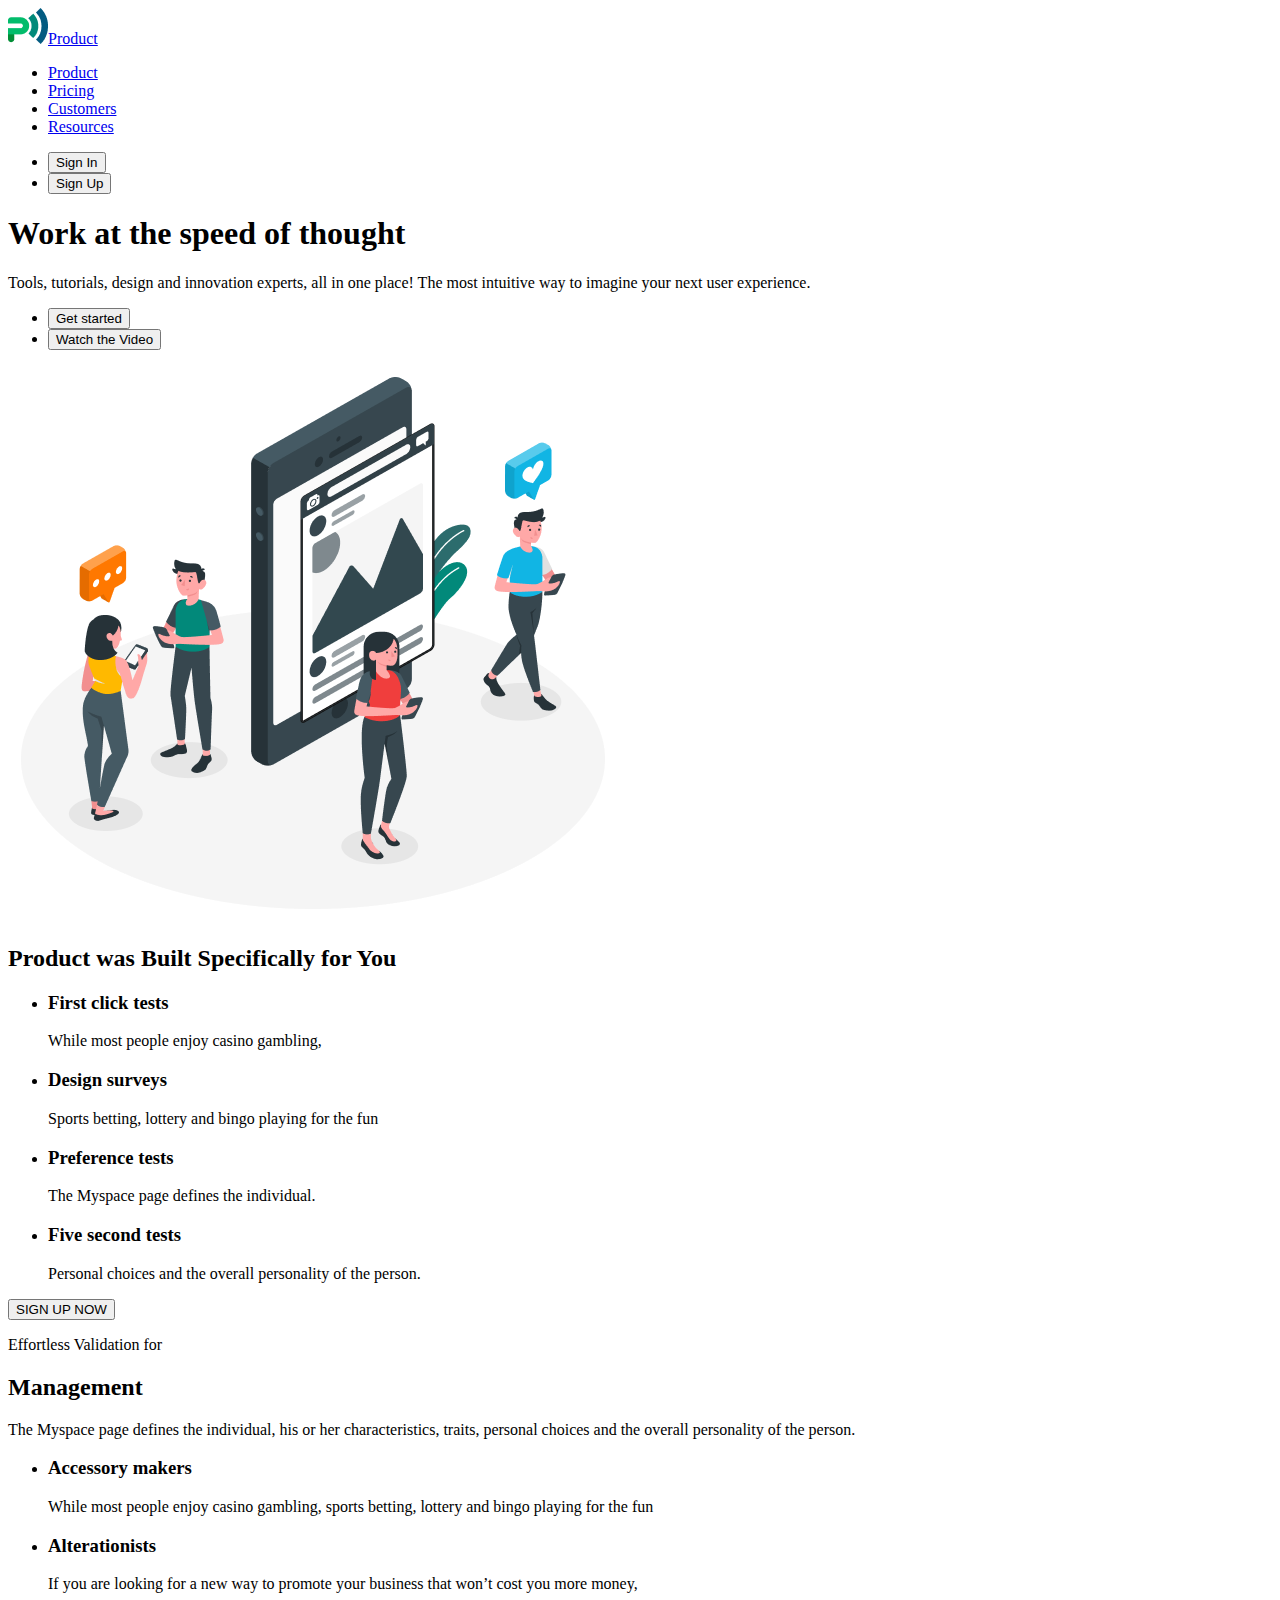
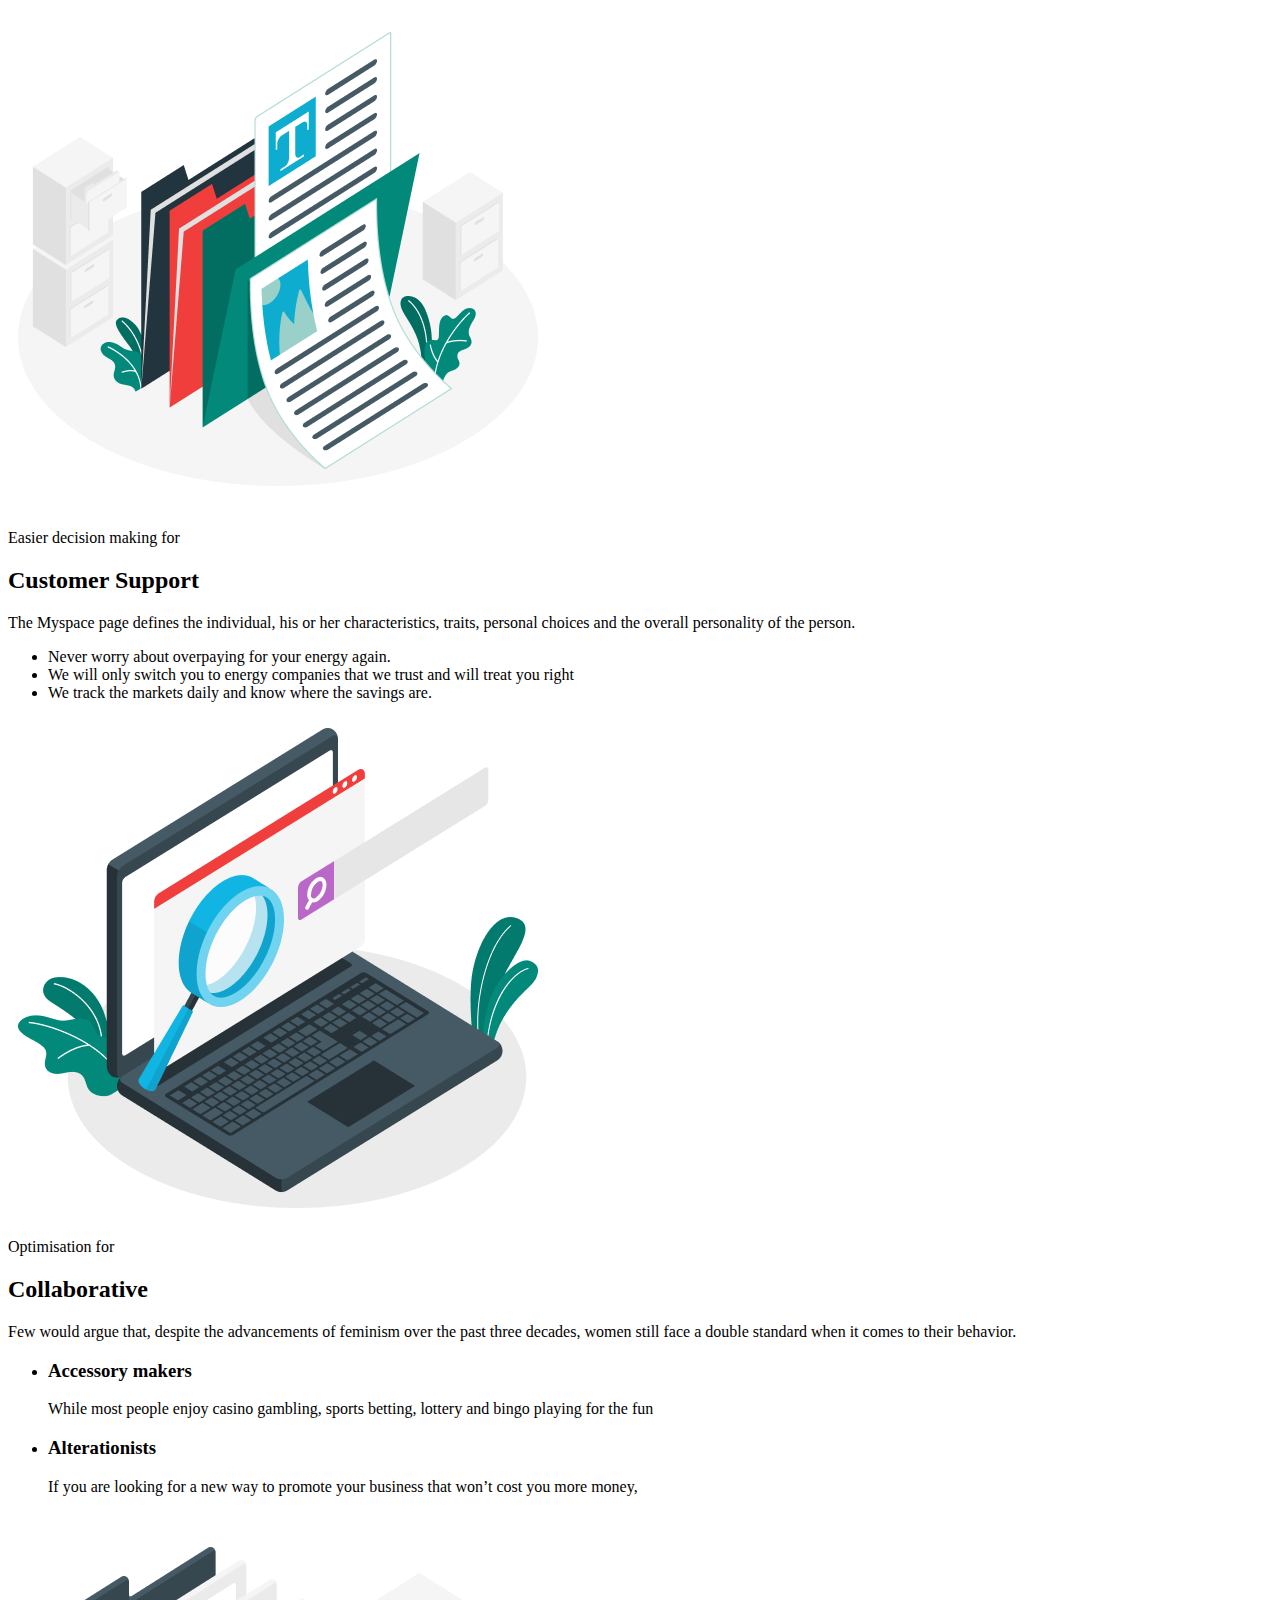
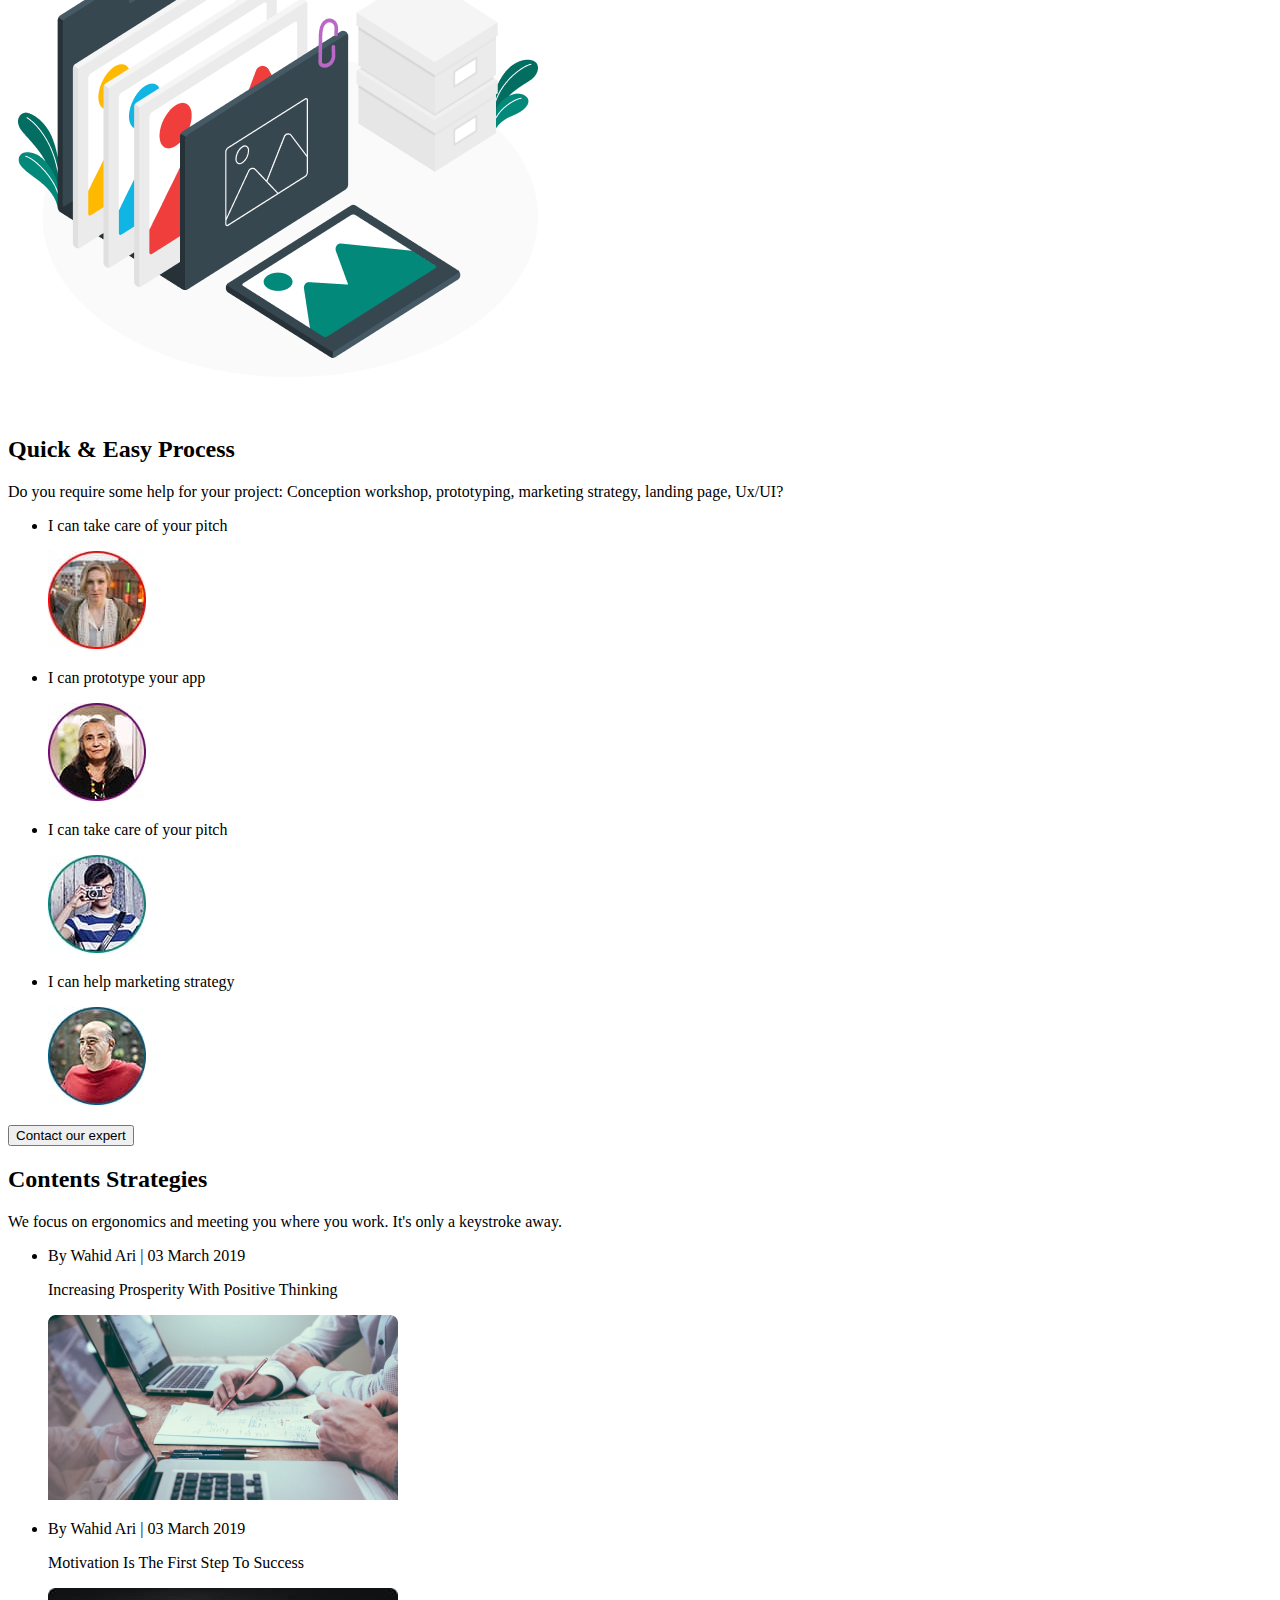
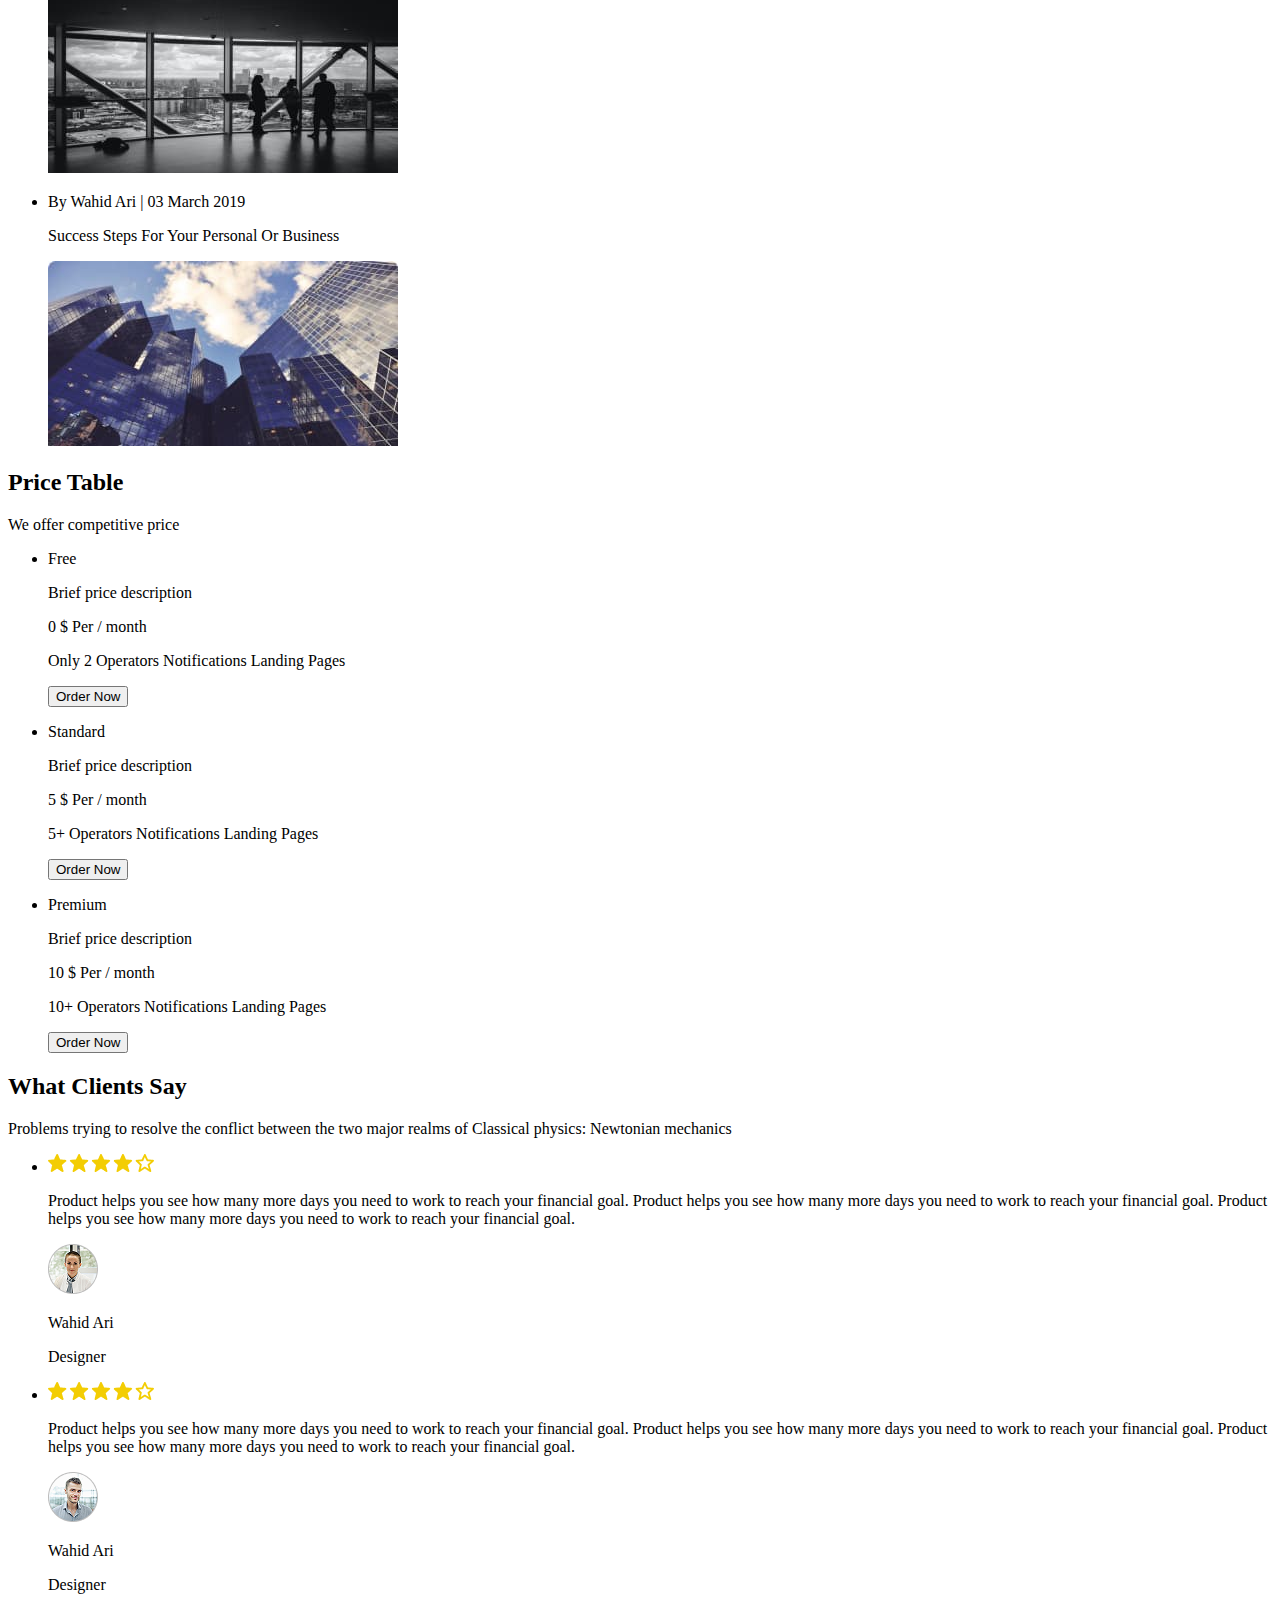
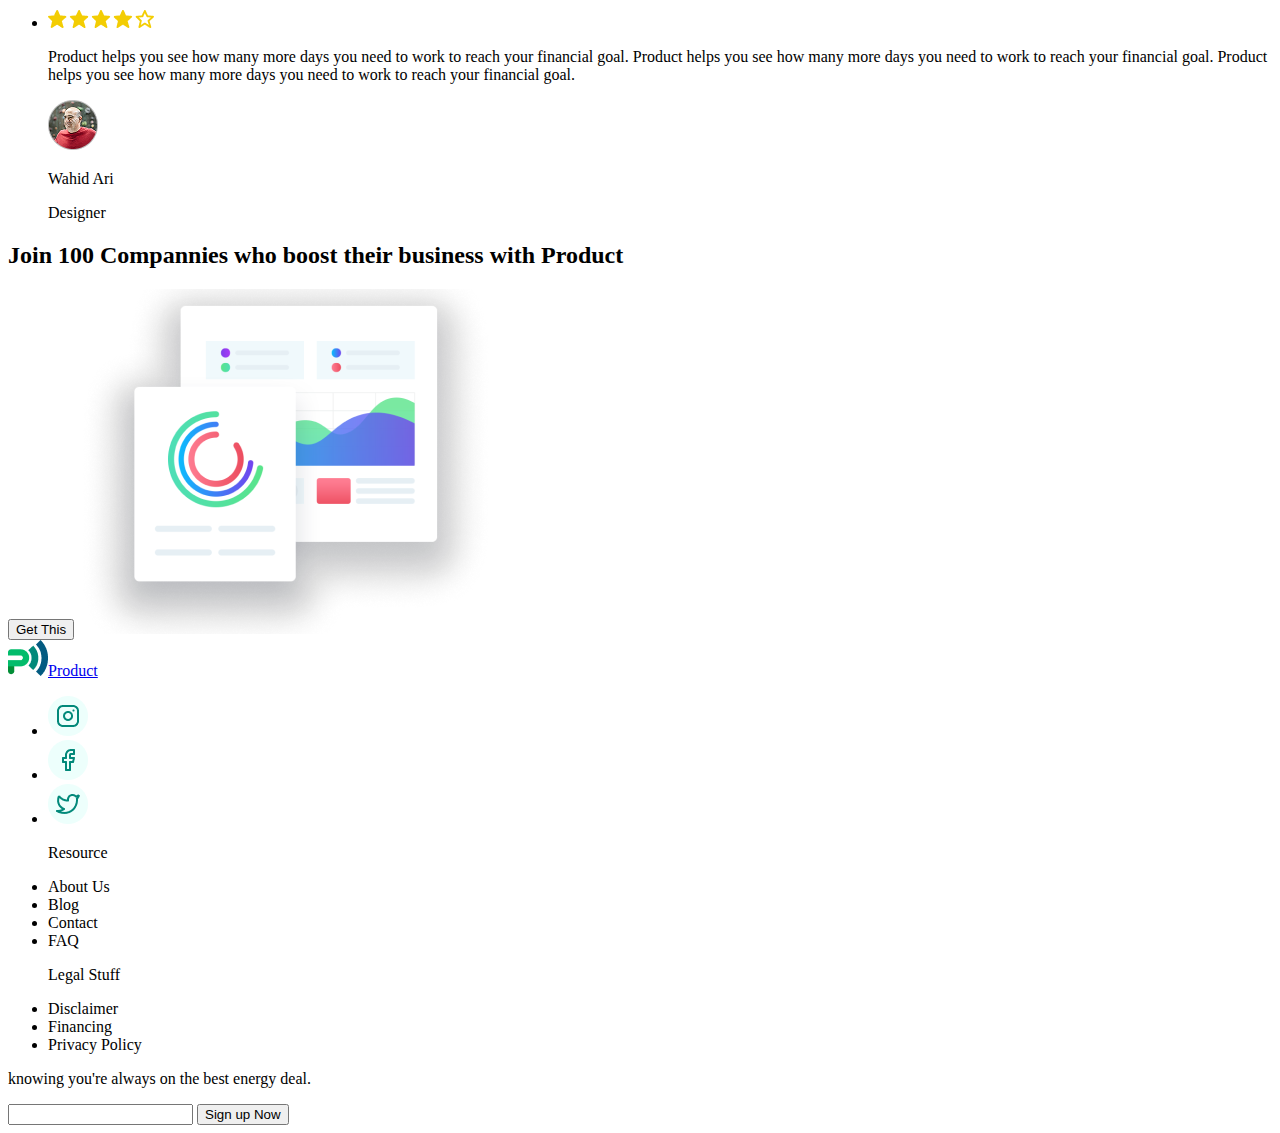
==== index.html @ f479f485 "1st big commit" ====
<!DOCTYPE html>
<html lang="en">

<head>
    <meta charset="UTF-8">
    <meta name="viewport" content="width=device-width, initial-scale=1.0">
    <title>Business promotion</title>
</head>

<body>
    <header>
        <nav>
            <a href="./index.html"><img src="./images/logo(1).png" alt="logo">Product</a>
            <ul>
                <li><a href="./index.html">Product</a></li>
                <li><a href="./prising.html">Pricing</a></li>
                <li><a href="./customer.html">Customers</a></li>
                <li><a href="./resourses.html">Resources</a></li>
            </ul>
            <ul>
                <li><button type="button">Sign In</button></li>
                <li><button type="button">Sign Up</button></li>
            </ul>
        </nav>

    </header>
    <main>
        <section>
            <h1>
                Work at the speed of thought
            </h1>
            <p>Tools, tutorials, design and innovation experts, all in one place! The most intuitive way to imagine your
                next user
                experience.</p>
            <ul>
                <li><button type="button">Get started</button></li>
                <li><button type="button">Watch the Video</button></li>
            </ul>
            <img src="./images/hero-img(1).png" alt="people">
        </section>
        <section>
            <h2>Product was Built Specifically for You</h2>
            <ul>
                <li>
                    <h3>First click tests</h3>
                    <p>While most people enjoy casino gambling,</p>
                </li>
                <li>
                    <h3>Design surveys</h3>
                    <p>Sports betting, lottery and bingo playing for the fun</p>
                </li>
                <li>
                    <h3>Preference tests</h3>
                    <p>The Myspace page defines the individual.</p>
                </li>
                <li>
                    <h3>Five second tests</h3>
                    <p>Personal choices and the overall personality of the person. </p>
                </li>
            </ul>
            <button type="button">SIGN UP NOW</button>
        </section>
        <section>
            <p>Effortless Validation for</p>
            <h2>Management</h2>
            <p>The Myspace page defines the individual, his or her characteristics, traits, personal choices and
                the overall personality of the person. </p>
            <ul>
                <li>
                    <h3>Accessory makers</h3>
                    <p>While most people enjoy casino gambling, sports betting, lottery and bingo playing for the fun
                    </p>
                </li>
                <li>
                    <h3>Alterationists</h3>
                    <p>If you are looking for a new way to promote your business that won’t cost you more money, </p>
                </li>
            </ul>
            <img src="./images/management-img(1).png" alt="Documents">

        </section>
        <section>
            <p>Easier decision making for</p>
            <h2>Customer Support</h2>
            <p>The Myspace page defines the individual, his or her characteristics, traits, personal choices and the
                overall
                personality of the person.</p>
            <ul>
                <li>Never worry about overpaying for your energy again. </li>
                <li>We will only switch you to energy companies that we trust and will treat you right</li>
                <li>We track the markets daily and know where the savings are.</li>
            </ul>
            <img src="./images/support-img(1).png" alt="laptop">
        </section>
        <section>
            <p>Optimisation for</p>
            <h2>Collaborative</h2>
            <p>Few would argue that, despite the advancements of feminism over the past three decades, women still face
                a double
                standard when it comes to their behavior.</p>
            <ul>
                <li>
                    <h3>Accessory makers</h3>
                    <p>While most people enjoy casino gambling, sports betting, lottery and bingo playing for the fun
                    </p>
                </li>
                <li>
                    <h3>Alterationists</h3>
                    <p>If you are looking for a new way to promote your business that won’t cost you more money, </p>
                </li>
            </ul>
            <img src="./images/collaboration-img(1).png" alt="papers">
        </section>
        <section>
            <h2>Quick & Easy Process</h2>
            <p>Do you require some help for your project: Conception workshop,
                prototyping, marketing strategy, landing page, Ux/UI?</p>
            <ul>
                <li>
                    <p>I can take care of your pitch</p>
                    <img src="./images/avatar1.jpg" alt="Woman">
                </li>
                <li>
                    <p>I can prototype your app</p>
                    <img src="./images/avatar2.jpg" alt="woman">
                </li>
                <li>
                    <p>I can take care of your pitch</p>
                    <img src="./images/avatar3.jpg" alt="man">
                </li>
                <li>
                    <p>I can help marketing strategy</p>
                    <img src="./images/avatar4.jpg" alt="man">
                </li>
            </ul>
            <button type="button">Contact our expert</button>
        </section>
        <section>
            <h2>Contents Strategies</h2>
            <p>We focus on ergonomics and meeting you where you work. It's only a keystroke away.</p>
            <ul>
                <li>
                    <p>By Wahid Ari | 03 March 2019</p>
                    <p>Increasing Prosperity With Positive Thinking</p>
                    <img src="./images/image.jpg" alt="desctop">
                </li>
                <li>
                    <p>By Wahid Ari | 03 March 2019</p>
                    <p>Motivation Is The First Step To Success</p>
                    <img src="./images/image1.jpg" alt="building">
                </li>
                <li>
                    <p>By Wahid Ari | 03 March 2019</p>
                    <p>Success Steps For Your Personal Or Business</p>
                    <img src="./images/image3.jpg" alt="high building">
                </li>
            </ul>
        </section>
        <section>
            <h2>Price Table</h2>
            <p>We offer competitive price</p>
            <ul>
                <li>
                    <p>Free</p>
                    <p>Brief price description</p>
                    <p>0
                        $
                        Per / month</p>
                    <p>Only 2 Operators
                        Notifications
                        Landing Pages</p>
                    <button type="button">Order Now</button>
                </li>
                <li>
                    <p>Standard</p>
                    <p>Brief price description</p>
                    <p>5
                        $
                        Per / month</p>
                    <p>5+ Operators
                        Notifications
                        Landing Pages</p>
                    <button type="button">Order Now</button>
                </li>
                <li>
                    <p>Premium</p>
                    <p>Brief price description</p>
                    <p>10
                        $
                        Per / month</p>
                    <p>10+ Operators
                        Notifications
                        Landing Pages</p>
                    <button type="button">Order Now</button>
                </li>
            </ul>
        </section>
        <section>
            <h2>What Clients Say</h2>
            <p>Problems trying to resolve the conflict between
                the two major realms of Classical physics: Newtonian mechanics</p>
            <ul>
                <li>
                    <img src="./images/Group 204.png" alt="stars">
                    <p>Product helps you see how many
                        more days you need to work to
                        reach your financial goal.
                        Product helps you see how many
                        more days you need to work to
                        reach your financial goal.
                        Product helps you see how many
                        more days you need to work to
                        reach your financial goal.</p>
                    <img src="./images/Ellipse1.png" alt="women">
                    <p>Wahid Ari</p>
                    <p>Designer</p>
                </li>
                <li>
                    <img src="./images/Group 204.png" alt="stars">
                    <p>Product helps you see how many
                        more days you need to work to
                        reach your financial goal.
                        Product helps you see how many
                        more days you need to work to
                        reach your financial goal.
                        Product helps you see how many
                        more days you need to work to
                        reach your financial goal.</p>
                    <img src="./images/Ellipse2.png" alt="men">
                    <p>Wahid Ari</p>
                    <p>Designer</p>
                </li>
                <li>
                    <img src="./images/Group 204.png" alt="stars">
                    <p>Product helps you see how many
                        more days you need to work to
                        reach your financial goal.
                        Product helps you see how many
                        more days you need to work to
                        reach your financial goal.
                        Product helps you see how many
                        more days you need to work to
                        reach your financial goal.</p>
                    <img src="./images/Ellipse3.png" alt="men">
                    <p>Wahid Ari</p>
                    <p>Designer</p>
                </li>
            </ul>
        </section>
        <section>
            <h2>Join 100 Compannies who boost their business with Product</h2>
            <button type="button">Get This</button>
            <img src="./images/screen1.png" alt="screen">
        </section>

    </main>
    <footer>
        <a href="./index.html"><img src="./images/logo(1).png" alt="logo">Product</a>
        <ul>
            <li><a href=""><img src="./images/item-1.png" alt="instagram"></a></li>
            <li><a href=""><img src="./images/item-2.png" alt="facebook"></a></li>
            <li><a href=""><img src="./images/item-3.png" alt="twitter"></a></li>
        </ul>
        <ul>
            <p>Resource</p>
            <li>About Us</li>
            <li>Blog</li>
            <li>Contact</li>
            <li>FAQ</li>
        </ul>
        <ul>
            <p>Legal Stuff</p>
            <li>Disclaimer
            </li>
            <li>Financing
            </li>
            <li>Privacy Policy
            </li>
        </ul>
        <p>knowing you're always on the best energy deal.
        </p>
        <input type="tel">
        <button type="button">Sign up Now</button>
    </footer>
</body>

</html>
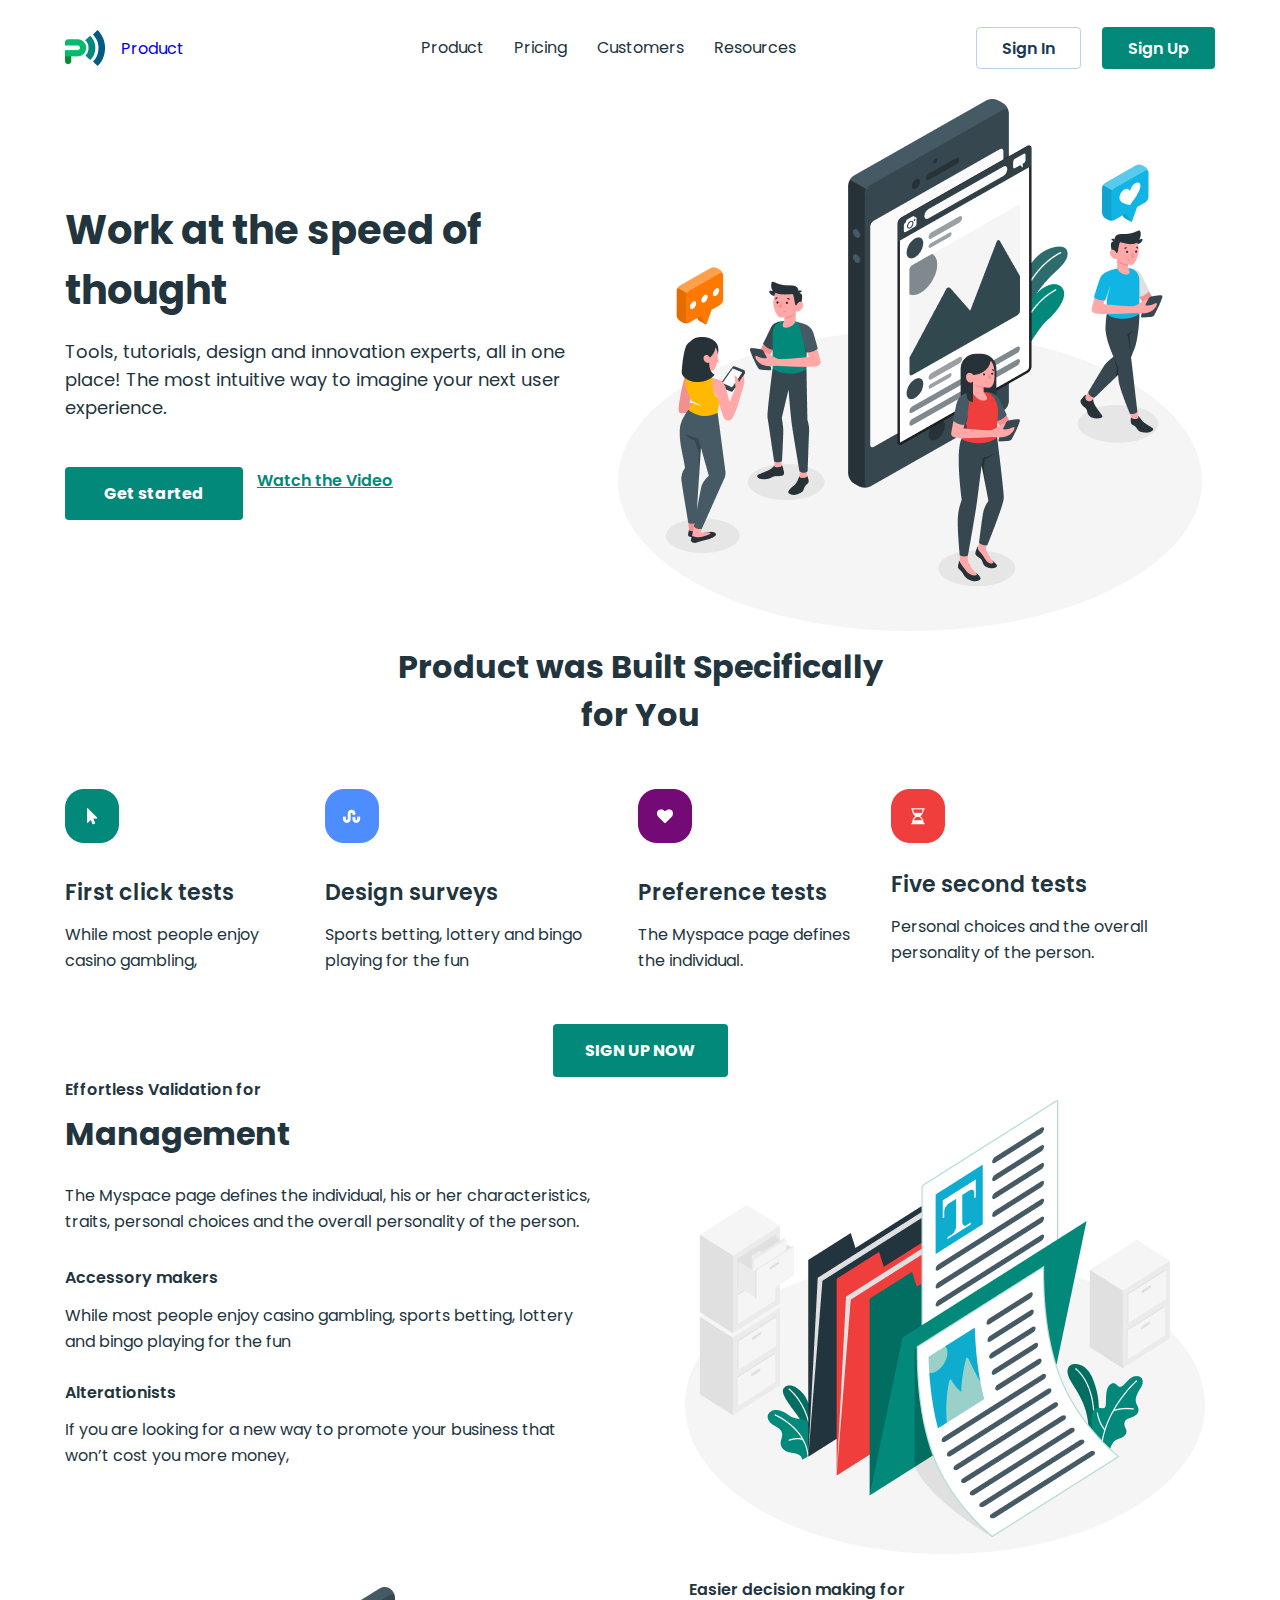
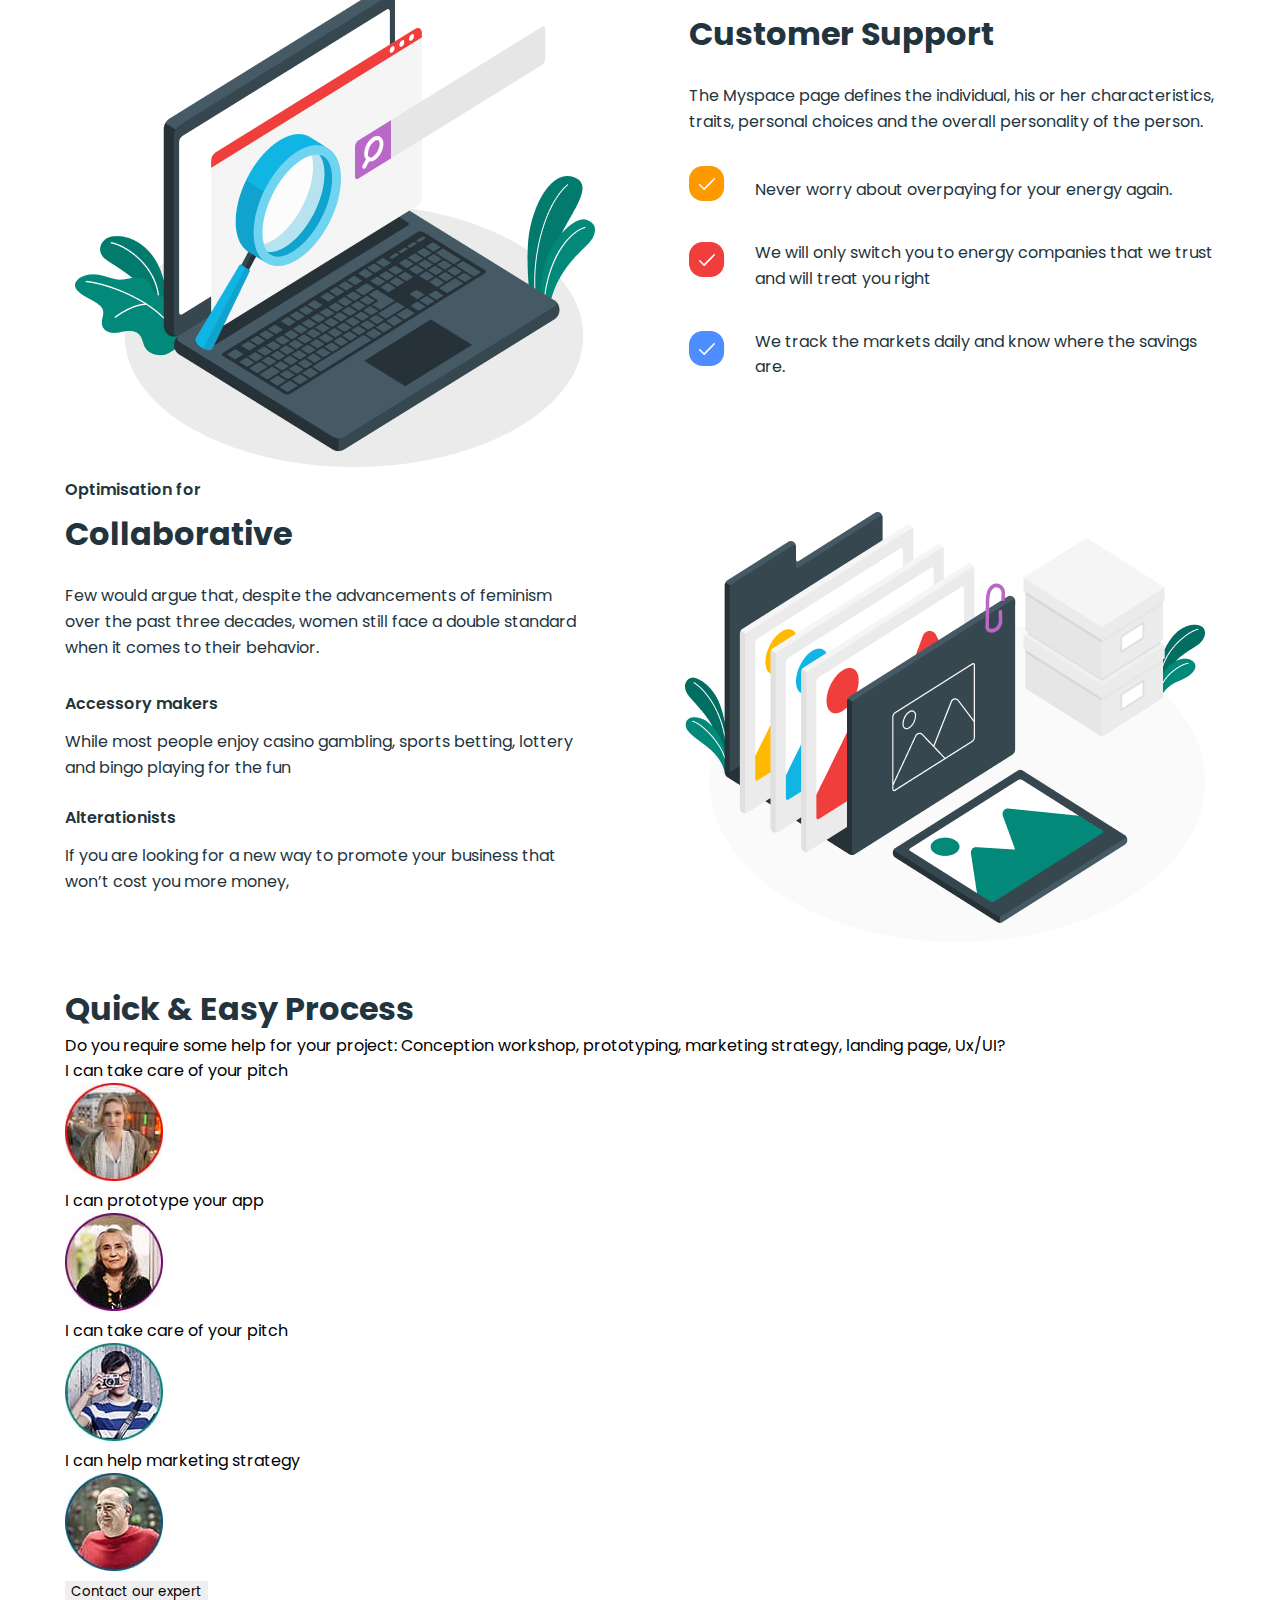
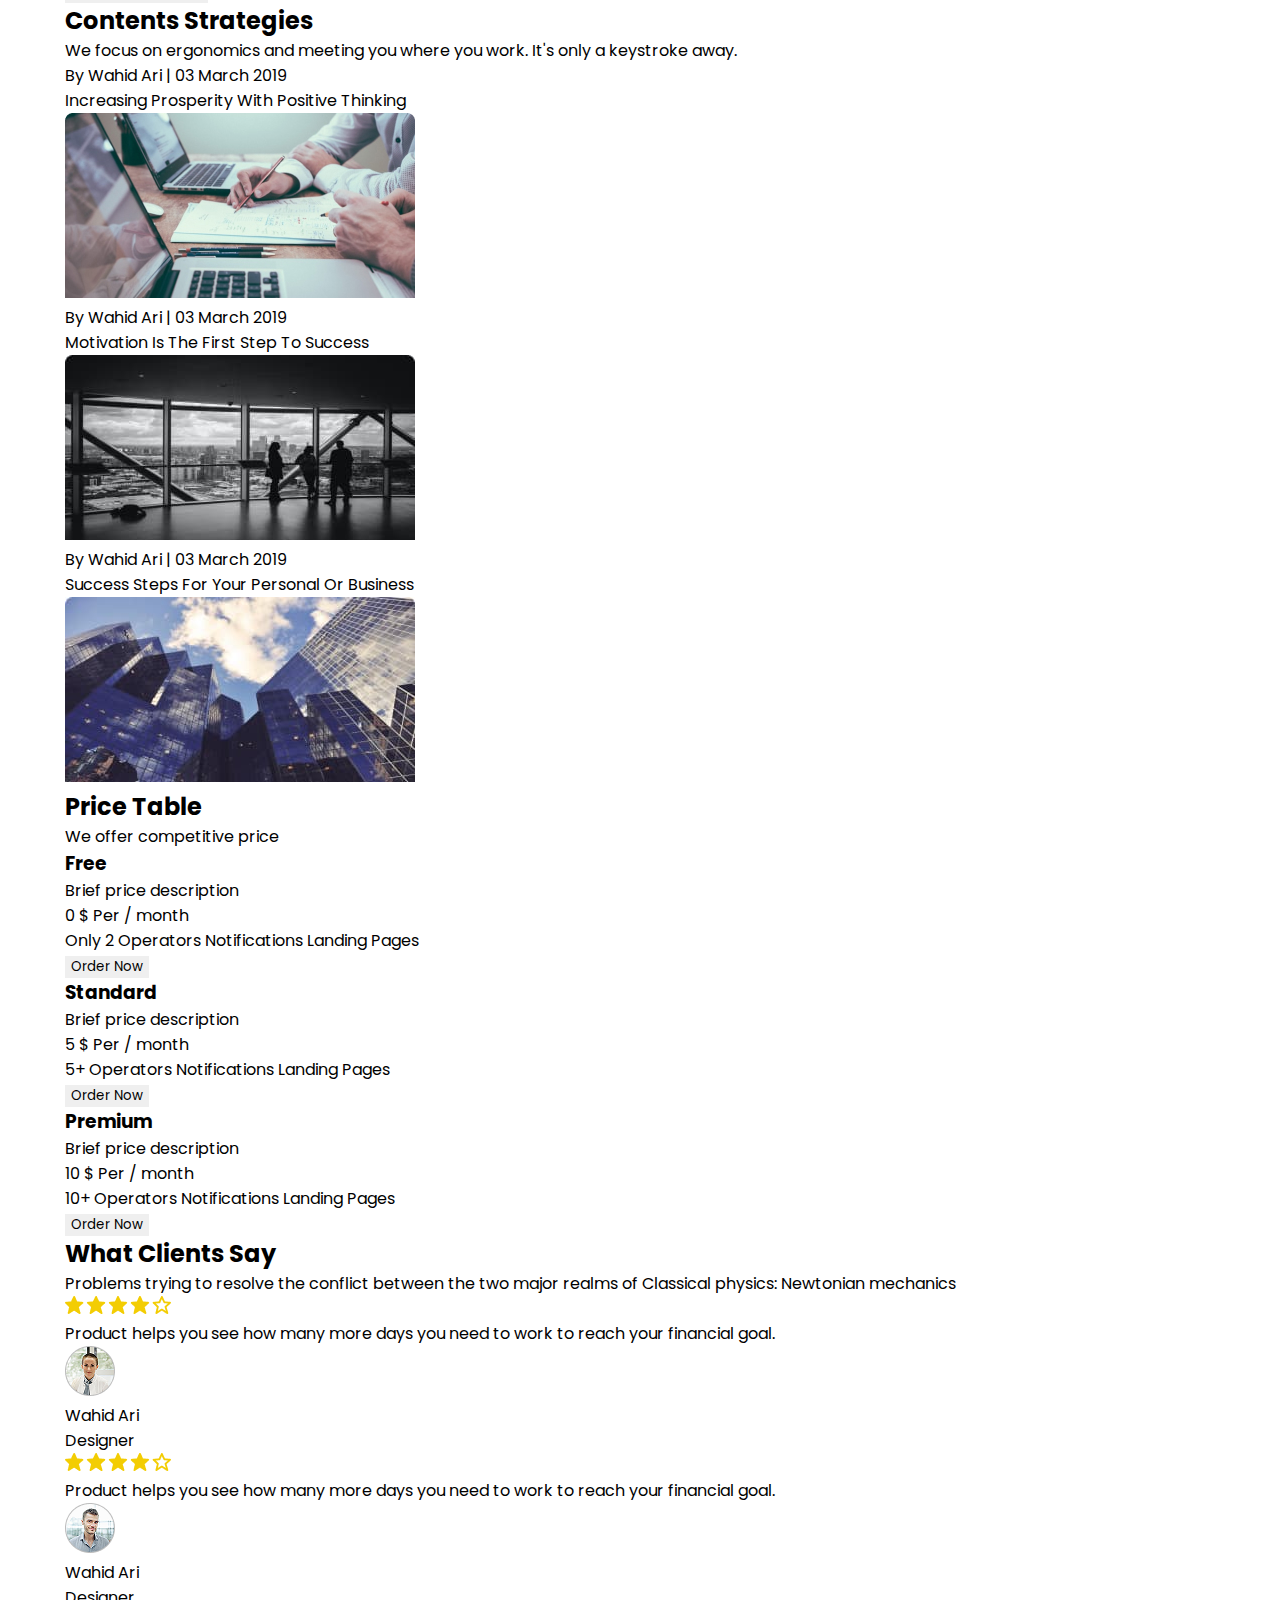
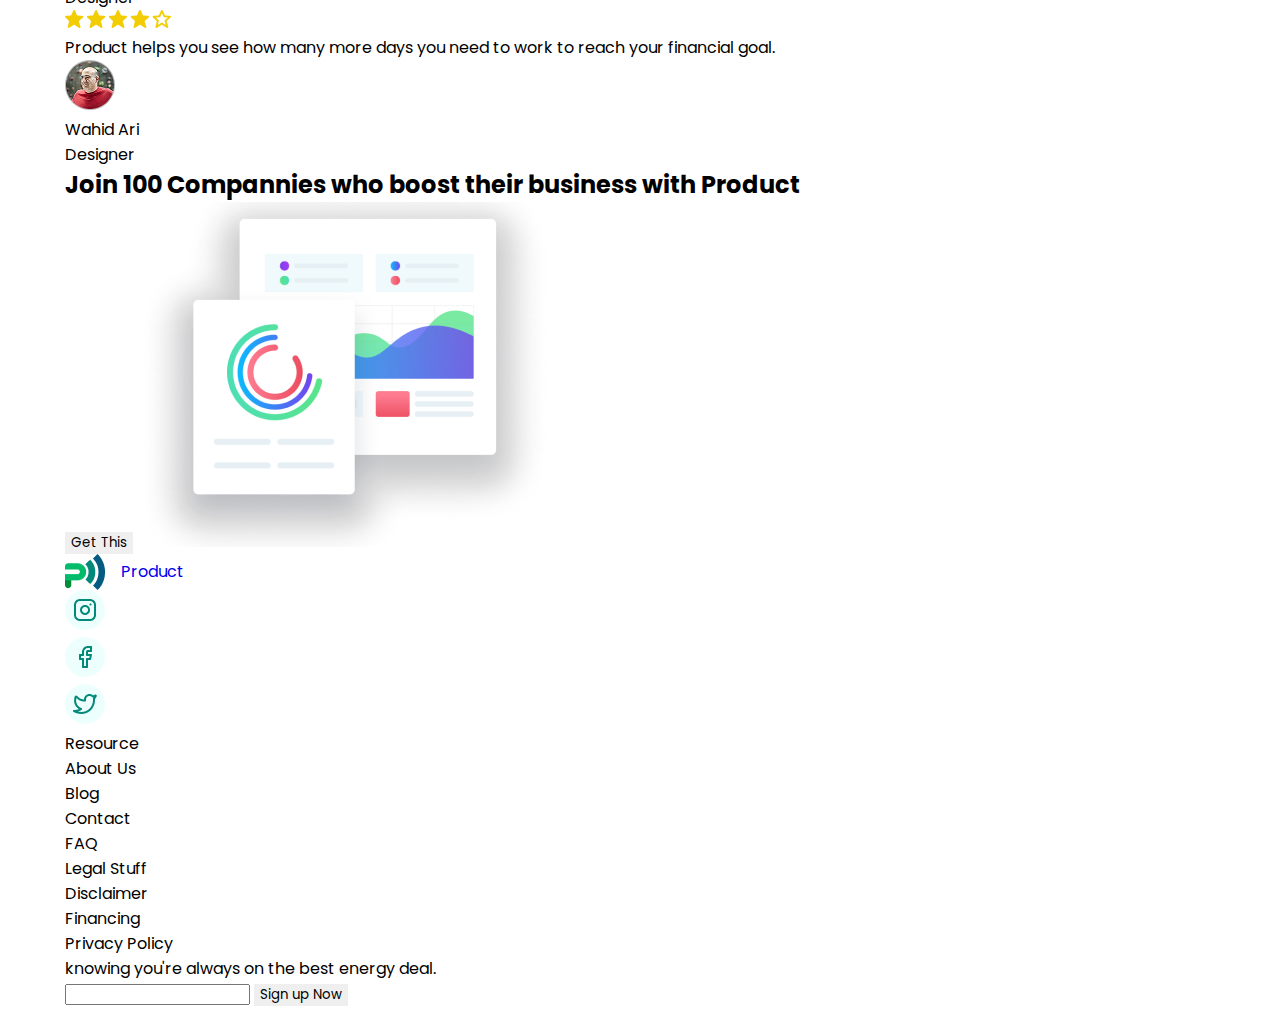
==== commit de4b649b: "css added beginning" ====
--- a/index.html
+++ b/index.html
@@ -5,282 +5,346 @@
     <meta charset="UTF-8">
     <meta name="viewport" content="width=device-width, initial-scale=1.0">
     <title>Business promotion</title>
+    <link rel="stylesheet" href="https://cdnjs.cloudflare.com/ajax/libs/modern-normalize/3.0.1/modern-normalize.min.css"
+        integrity="sha512-q6WgHqiHlKyOqslT/lgBgodhd03Wp4BEqKeW6nNtlOY4quzyG3VoQKFrieaCeSnuVseNKRGpGeDU3qPmabCANg=="
+        crossorigin="anonymous" referrerpolicy="no-referrer" />
+    <link rel="preconnect" href="https://fonts.googleapis.com">
+    <link rel="preconnect" href="https://fonts.gstatic.com" crossorigin>
+    <link
+        href="https://fonts.googleapis.com/css2?family=Inter:ital,opsz,wght@0,14..32,100..900;1,14..32,100..900&family=Montserrat:ital,wght@0,100..900;1,100..900&family=Poppins:ital,wght@0,100;0,200;0,300;0,400;0,500;0,600;0,700;0,800;0,900;1,100;1,200;1,300;1,400;1,500;1,600;1,700;1,800;1,900&display=swap"
+        rel="stylesheet">
+    <link rel="stylesheet" href="./css/styles.css" />
 </head>
 
 <body>
-    <header>
-        <nav>
-            <a href="./index.html"><img src="./images/logo(1).png" alt="logo">Product</a>
-            <ul>
-                <li><a href="./index.html">Product</a></li>
-                <li><a href="./prising.html">Pricing</a></li>
-                <li><a href="./customer.html">Customers</a></li>
-                <li><a href="./resourses.html">Resources</a></li>
+    <header class="header">
+        <div class="container">
+            <nav class="navigation">
+                <a href="./index.html" class="logo"><img src="./images/logo(1).png" alt="logo">Product</a>
+                <ul class="nav-list">
+                    <li class="nav-list-item"><a href="./index.html" class="nav-list-link">Product</a></li>
+                    <li class="nav-list-item"><a href="./prising.html" class="nav-list-link">Pricing</a></li>
+                    <li class="nav-list-item"><a href="./customer.html" class="nav-list-link">Customers</a></li>
+                    <li class="nav-list-item"><a href="./resourses.html" class="nav-list-link">Resources</a></li>
+                </ul>
+            </nav>
+            <ul class="btn-list">
+                <li class="list-btn-item"><button type="button" class="list-btn-sign-in">Sign In</button></li>
+                <li class="list-btn-item"><button type="button" class="list-btn-sign-up">Sign Up</button></li>
             </ul>
-            <ul>
-                <li><button type="button">Sign In</button></li>
-                <li><button type="button">Sign Up</button></li>
-            </ul>
-        </nav>
-
+
+        </div>
     </header>
     <main>
-        <section>
-            <h1>
-                Work at the speed of thought
-            </h1>
-            <p>Tools, tutorials, design and innovation experts, all in one place! The most intuitive way to imagine your
-                next user
-                experience.</p>
-            <ul>
-                <li><button type="button">Get started</button></li>
-                <li><button type="button">Watch the Video</button></li>
+        <section class="hero">
+            <div class="container">
+                <div class="hero-text-container">
+                    <h1 class="hero-title">
+                        Work at the speed of thought
+                    </h1>
+                    <p class="hero-title-dscr">Tools, tutorials, design and innovation experts, all in one place! The
+                        most intuitive way to imagine your next user experience.</p>
+                    <ul class="hero-btn-list">
+                        <li class="hero-list-item"><button type="button" class="hero-list-btn-get">Get started</button>
+                        </li>
+                        <li class="hero-list-item"><button type="button" class="hero-list-btn-watch">Watch the
+                                Video</button></li>
+                    </ul>
+                </div>
+                <img class="section-img-big" src="./images/hero-img(1).png" alt="people">
+            </div>
+        </section>
+        <section class="features">
+            <div class="container">
+                <h2 class="features-title">Product was Built Specifically <br>for You</h2>
+                <ul class="features-list">
+                    <li class="features-list-item">
+                        <img src="./images/icon-1.png" alt="icon">
+                        <h3 class="features-list-header">First click tests</h3>
+                        <p class="features-list-dscr">While most people enjoy casino gambling,</p>
+                    </li>
+                    <li class="features-list-item">
+                        <img src="./images/icon-2.png" alt="icon">
+                        <h3 class="features-list-header">Design surveys</h3>
+                        <p class="features-list-dscr">Sports betting, lottery and bingo playing for the fun</p>
+                    </li>
+                    <li class="features-list-item">
+                        <img src="./images/icon-3.png" alt="icon">
+                        <h3 class="features-list-header">Preference tests</h3>
+                        <p class="features-list-dscr">The Myspace page defines the individual.</p>
+                    </li>
+                    <li class="features-list-item">
+                        <img src="./images/icon-4.png" alt="icon">
+                        <h3 class="features-list-header">Five second tests</h3>
+                        <p class="features-list-dscr">Personal choices and the overall personality of the person. </p>
+                    </li>
+                </ul>
+                <button class="features-sign-up-button" type="button">SIGN UP NOW</button>
+            </div>
+        </section>
+        <section class="section-managment">
+            <div class="container">
+                <div class="managment-text-container">
+                    <h3 class="section-title-small">Effortless Validation for</h3>
+                    <h2 class="section-title">Management</h2>
+                    <p class="section-dscr">The Myspace page defines the individual, his or her characteristics, traits,
+                        personal choices and
+                        the overall personality of the person. </p>
+                    <ul class="section-list">
+                        <li class="section-list-item">
+                            <h4 class="section-list-title">Accessory makers</h4>
+                            <p class="section-list-dscr">While most people enjoy casino gambling, sports betting,
+                                lottery
+                                and bingo playing for the
+                                fun
+                            </p>
+                        </li>
+                        <li class="section-list-item">
+                            <h4 class="section-list-title">Alterationists</h4>
+                            <p class="section-list-dscr">If you are looking for a new way to promote your business that
+                                won’t cost you more money,
+                            </p>
+                        </li>
+                    </ul>
+                </div>
+                <img class="section-img-big" src="./images/management-img(1).png" alt="Documents">
+            </div>
+        </section>
+        <section class="section-customer-support">
+            <div class="container">
+                <img class="section-img-big" src="./images/support-img(1).png" alt="laptop">
+                <div class="support-text-container">
+                    <h3 class="section-title-small">Easier decision making for</h3>
+                    <h2 class="section-title">Customer Support</h2>
+                    <p class="section-dscr">The Myspace page defines the individual, his or her characteristics, traits,
+                        personal choices and the
+                        overall
+                        personality of the person.</p>
+
+                    <ul class="section-list">
+                        <div class="list-cntr">
+                            <li class="section-list-item">
+                                <img class="support-icon" src="./images/icon1.png" alt="icon">
+                                <p class="section-list-dscr">Never worry about overpaying for your energy again.</p>
+                            </li>
+                            <li class="section-list-item">
+                                <img class="support-icon" src="./images/icon2.png" alt="icon">
+                                <p class="section-list-dscr">We will only switch you to energy companies that we trust
+                                    and
+                                    will
+                                    treat you right</p>
+                            </li>
+                            <li class="section-list-item">
+                                <img class="support-icon" src="./images/icon3.png" alt="icon">
+                                <p class="section-list-dscr">We track the markets daily and know where the savings are.
+                                </p>
+                            </li>
+                        </div>
+                    </ul>
+
+                </div>
+
+            </div>
+        </section>
+        <section class="section-collaborative">
+            <div class="container">
+                <div class="collaborative-text-cntr">
+                    <h3 class="section-title-small">Optimisation for</h3>
+                    <h2 class="section-title">Collaborative</h2>
+                    <p class="section-dscr">Few would argue that, despite the advancements of feminism over the past
+                        three
+                        decades, women still
+                        face a double standard when it comes to their behavior.</p>
+                    <ul class="section-list">
+                        <li class="section-list-item">
+                            <h4 class="section-list-title">Accessory makers</h4>
+                            <p class="section-list-dscr">While most people enjoy casino gambling, sports betting,
+                                lottery
+                                and bingo playing for the fun
+                            </p>
+                        </li>
+                        <li class="section-list-item">
+                            <h4 class="section-list-title">Alterationists</h4>
+                            <p class="section-list-dscr">If you are looking for a new way to promote your business that
+                                won’t cost you more money,
+                            </p>
+                        </li>
+                    </ul>
+                </div>
+                <img class="section-img-big" src="./images/collaboration-img(1).png" alt="papers">
+            </div>
+        </section>
+        <section class="section-process">
+            <div class="container">
+                <h2 class="section-title">Quick & Easy Process</h2>
+                <p class="process-dscr">Do you require some help for your project: Conception workshop,
+                    prototyping, marketing strategy, landing page, Ux/UI?</p>
+                <ul class="expert-list">
+                    <li class="expert-item">
+                        <p class="expert-dscr">I can take care of your pitch</p>
+                        <img class="expert-img" src="./images/avatar1.jpg" alt="Woman">
+                    </li>
+                    <li class="expert-item">
+                        <p class="expert-dscr">I can prototype your app</p>
+                        <img class="expert-img" src="./images/avatar2.jpg" alt="woman">
+                    </li>
+                    <li class="expert-item">
+                        <p class="expert-dscr">I can take care of your pitch</p>
+                        <img class="expert-img" src="./images/avatar3.jpg" alt="man">
+                    </li>
+                    <li class="expert-item">
+                        <p class="expert-dscr">I can help marketing strategy</p>
+                        <img class="expert-img" src="./images/avatar4.jpg" alt="man">
+                    </li>
+                </ul>
+                <button class="contact-btn" type="button">Contact our expert</button>
+            </div>
+        </section>
+        <section class="secrtion-strategy">
+            <div class="container">
+                <h2 class="strategy-title">Contents Strategies</h2>
+                <p class="strategy-dscr">We focus on ergonomics and meeting you where you work. It's only a keystroke
+                    away.</p>
+                <ul class="strategy-list">
+                    <li class="strategy-list-item">
+                        <p class="strategy-list-item-info">By Wahid Ari | 03 March 2019</p>
+                        <p class="strategy-list-item-dscr">Increasing Prosperity With Positive Thinking</p>
+                        <img class="strategy-list-item-img" src="./images/image.jpg" alt="desctop">
+                    </li>
+                    <li class="strategy-list-item">
+                        <p class="strategy-list-item-info">By Wahid Ari | 03 March 2019</p>
+                        <p class="strategy-list-item-dscr">Motivation Is The First Step To Success</p>
+                        <img class="strategy-list-item-img" src="./images/image1.jpg" alt="building">
+                    </li>
+                    <li class="strategy-list-item">
+                        <p class="strategy-list-item-info">By Wahid Ari | 03 March 2019</p>
+                        <p class="strategy-list-item-dscr">Success Steps For Your Personal Or Business</p>
+                        <img class="strategy-list-item-img" src="./images/image3.jpg" alt="high building">
+                    </li>
+                </ul>
+            </div>
+        </section>
+        <section class="section-price">
+            <div class="container">
+                <h2 class="price-title">Price Table</h2>
+                <p class="price-dscr">We offer competitive price</p>
+                <ul class="price-list">
+                    <li class="price-list-item">
+                        <h3 class="price-item-title">Free</h3>
+                        <p class="price-item-dscr">Brief price description</p>
+                        <p class="item-price">0
+                            $
+                            Per / month</p>
+                        <p class="price-info">Only 2 Operators
+                            Notifications
+                            Landing Pages</p>
+                        <button class="order-now-btn" type="button">Order Now</button>
+                    </li>
+                    <li class="price-list-item">
+                        <h3 class="price-item-title">Standard</h3>
+                        <p class="price-item-dscr">Brief price description</p>
+                        <p class="item-price">5
+                            $
+                            Per / month</p>
+                        <p class="price-info">5+ Operators
+                            Notifications
+                            Landing Pages</p>
+                        <button class="order-now-btn" type="button">Order Now</button>
+                    </li>
+                    <li class="price-list-item">
+                        <h3 class="price-item-title">Premium</h3>
+                        <p class="price-item-dscr">Brief price description</p>
+                        <p class="item-price">10
+                            $
+                            Per / month</p>
+                        <p class="price-info">10+ Operators
+                            Notifications
+                            Landing Pages</p>
+                        <button class="order-now-btn" type="button">Order Now</button>
+                    </li>
+                </ul>
+            </div>
+        </section>
+        <section class="section-feedback">
+            <div class="container">
+                <h2 class="feedback-title">What Clients Say</h2>
+                <p class="feedback-dscr">Problems trying to resolve the conflict between
+                    the two major realms of Classical physics: Newtonian mechanics</p>
+                <ul class="feedback-list">
+                    <li class="feedback-list-item">
+                        <img class="item-img-stars" src="./images/Group 204.png" alt="stars">
+                        <p class="features-list-item-dscr">Product helps you see how many
+                            more days you need to work to
+                            reach your financial goal.
+                        </p>
+                        <img class="Designer-img" src="./images/Ellipse1.png" alt="women">
+                        <p class="designer-name">Wahid Ari</p>
+                        <p class="designer-text">Designer</p>
+                    </li>
+                    <li class="feedback-list-item">
+                        <img class="item-img-stars" src="./images/Group 204.png" alt="stars">
+                        <p class="features-list-item-dscr">Product helps you see how many
+                            more days you need to work to
+                            reach your financial goal.
+                        </p>
+                        <img class="Designer-img" src="./images/Ellipse2.png" alt="men">
+                        <p class="designer-name">Wahid Ari</p>
+                        <p class="designer-text">Designer</p>
+                    </li>
+                    <li class="feedback-list-item">
+                        <img class="item-img-stars" src="./images/Group 204.png" alt="stars">
+                        <p class="features-list-item-dscr">Product helps you see how many
+                            more days you need to work to
+                            reach your financial goal.
+                        </p>
+                        <img class="Designer-img" src="./images/Ellipse3.png" alt="men">
+                        <p class="designer-name">Wahid Ari</p>
+                        <p class="designer-text">Designer</p>
+                    </li>
+                </ul>
+            </div>
+        </section>
+        <section class="section-join">
+            <div class="container">
+                <h2 class="join-title">Join 100 Compannies who boost their business with Product</h2>
+                <button class="btn-get-this" type="button">Get This</button>
+                <img class="join-img" src="./images/screen1.png" alt="screen">
+            </div>
+        </section>
+
+    </main>
+    <footer class="footer">
+        <div class="container">
+            <a class="logo" href="./index.html"><img src="./images/logo(1).png" alt="logo">Product</a>
+            <ul class="social-list">
+                <li class="social-list-item"><a class="social-list-link" href=""><img class="social-list-img"
+                            src="./images/item-1.png" alt="instagram"></a></li>
+                <li class="social-list-item"><a class="social-list-link" href=""><img class="social-list-img"
+                            src="./images/item-2.png" alt="facebook"></a></li>
+                <li class="social-list-item"><a class="social-list-link" href=""><img class="social-list-img"
+                            src="./images/item-3.png" alt="twitter"></a></li>
             </ul>
-            <img src="./images/hero-img(1).png" alt="people">
-        </section>
-        <section>
-            <h2>Product was Built Specifically for You</h2>
-            <ul>
-                <li>
-                    <h3>First click tests</h3>
-                    <p>While most people enjoy casino gambling,</p>
+            <ul class="resourses-list">
+                <p class="resourses-text">Resource</p>
+                <li class="resourses-item">About Us</li>
+                <li class="resourses-item">Blog</li>
+                <li class="resourses-item">Contact</li>
+                <li class="resourses-item">FAQ</li>
+            </ul>
+            <ul class="legal-list">
+                <p class="legal-text">Legal Stuff</p>
+                <li class="legal-item">Disclaimer
                 </li>
-                <li>
-                    <h3>Design surveys</h3>
-                    <p>Sports betting, lottery and bingo playing for the fun</p>
+                <li class="legal-item">Financing
                 </li>
-                <li>
-                    <h3>Preference tests</h3>
-                    <p>The Myspace page defines the individual.</p>
-                </li>
-                <li>
-                    <h3>Five second tests</h3>
-                    <p>Personal choices and the overall personality of the person. </p>
+                <li class="legal-item">Privacy Policy
                 </li>
             </ul>
-            <button type="button">SIGN UP NOW</button>
-        </section>
-        <section>
-            <p>Effortless Validation for</p>
-            <h2>Management</h2>
-            <p>The Myspace page defines the individual, his or her characteristics, traits, personal choices and
-                the overall personality of the person. </p>
-            <ul>
-                <li>
-                    <h3>Accessory makers</h3>
-                    <p>While most people enjoy casino gambling, sports betting, lottery and bingo playing for the fun
-                    </p>
-                </li>
-                <li>
-                    <h3>Alterationists</h3>
-                    <p>If you are looking for a new way to promote your business that won’t cost you more money, </p>
-                </li>
-            </ul>
-            <img src="./images/management-img(1).png" alt="Documents">
-
-        </section>
-        <section>
-            <p>Easier decision making for</p>
-            <h2>Customer Support</h2>
-            <p>The Myspace page defines the individual, his or her characteristics, traits, personal choices and the
-                overall
-                personality of the person.</p>
-            <ul>
-                <li>Never worry about overpaying for your energy again. </li>
-                <li>We will only switch you to energy companies that we trust and will treat you right</li>
-                <li>We track the markets daily and know where the savings are.</li>
-            </ul>
-            <img src="./images/support-img(1).png" alt="laptop">
-        </section>
-        <section>
-            <p>Optimisation for</p>
-            <h2>Collaborative</h2>
-            <p>Few would argue that, despite the advancements of feminism over the past three decades, women still face
-                a double
-                standard when it comes to their behavior.</p>
-            <ul>
-                <li>
-                    <h3>Accessory makers</h3>
-                    <p>While most people enjoy casino gambling, sports betting, lottery and bingo playing for the fun
-                    </p>
-                </li>
-                <li>
-                    <h3>Alterationists</h3>
-                    <p>If you are looking for a new way to promote your business that won’t cost you more money, </p>
-                </li>
-            </ul>
-            <img src="./images/collaboration-img(1).png" alt="papers">
-        </section>
-        <section>
-            <h2>Quick & Easy Process</h2>
-            <p>Do you require some help for your project: Conception workshop,
-                prototyping, marketing strategy, landing page, Ux/UI?</p>
-            <ul>
-                <li>
-                    <p>I can take care of your pitch</p>
-                    <img src="./images/avatar1.jpg" alt="Woman">
-                </li>
-                <li>
-                    <p>I can prototype your app</p>
-                    <img src="./images/avatar2.jpg" alt="woman">
-                </li>
-                <li>
-                    <p>I can take care of your pitch</p>
-                    <img src="./images/avatar3.jpg" alt="man">
-                </li>
-                <li>
-                    <p>I can help marketing strategy</p>
-                    <img src="./images/avatar4.jpg" alt="man">
-                </li>
-            </ul>
-            <button type="button">Contact our expert</button>
-        </section>
-        <section>
-            <h2>Contents Strategies</h2>
-            <p>We focus on ergonomics and meeting you where you work. It's only a keystroke away.</p>
-            <ul>
-                <li>
-                    <p>By Wahid Ari | 03 March 2019</p>
-                    <p>Increasing Prosperity With Positive Thinking</p>
-                    <img src="./images/image.jpg" alt="desctop">
-                </li>
-                <li>
-                    <p>By Wahid Ari | 03 March 2019</p>
-                    <p>Motivation Is The First Step To Success</p>
-                    <img src="./images/image1.jpg" alt="building">
-                </li>
-                <li>
-                    <p>By Wahid Ari | 03 March 2019</p>
-                    <p>Success Steps For Your Personal Or Business</p>
-                    <img src="./images/image3.jpg" alt="high building">
-                </li>
-            </ul>
-        </section>
-        <section>
-            <h2>Price Table</h2>
-            <p>We offer competitive price</p>
-            <ul>
-                <li>
-                    <p>Free</p>
-                    <p>Brief price description</p>
-                    <p>0
-                        $
-                        Per / month</p>
-                    <p>Only 2 Operators
-                        Notifications
-                        Landing Pages</p>
-                    <button type="button">Order Now</button>
-                </li>
-                <li>
-                    <p>Standard</p>
-                    <p>Brief price description</p>
-                    <p>5
-                        $
-                        Per / month</p>
-                    <p>5+ Operators
-                        Notifications
-                        Landing Pages</p>
-                    <button type="button">Order Now</button>
-                </li>
-                <li>
-                    <p>Premium</p>
-                    <p>Brief price description</p>
-                    <p>10
-                        $
-                        Per / month</p>
-                    <p>10+ Operators
-                        Notifications
-                        Landing Pages</p>
-                    <button type="button">Order Now</button>
-                </li>
-            </ul>
-        </section>
-        <section>
-            <h2>What Clients Say</h2>
-            <p>Problems trying to resolve the conflict between
-                the two major realms of Classical physics: Newtonian mechanics</p>
-            <ul>
-                <li>
-                    <img src="./images/Group 204.png" alt="stars">
-                    <p>Product helps you see how many
-                        more days you need to work to
-                        reach your financial goal.
-                        Product helps you see how many
-                        more days you need to work to
-                        reach your financial goal.
-                        Product helps you see how many
-                        more days you need to work to
-                        reach your financial goal.</p>
-                    <img src="./images/Ellipse1.png" alt="women">
-                    <p>Wahid Ari</p>
-                    <p>Designer</p>
-                </li>
-                <li>
-                    <img src="./images/Group 204.png" alt="stars">
-                    <p>Product helps you see how many
-                        more days you need to work to
-                        reach your financial goal.
-                        Product helps you see how many
-                        more days you need to work to
-                        reach your financial goal.
-                        Product helps you see how many
-                        more days you need to work to
-                        reach your financial goal.</p>
-                    <img src="./images/Ellipse2.png" alt="men">
-                    <p>Wahid Ari</p>
-                    <p>Designer</p>
-                </li>
-                <li>
-                    <img src="./images/Group 204.png" alt="stars">
-                    <p>Product helps you see how many
-                        more days you need to work to
-                        reach your financial goal.
-                        Product helps you see how many
-                        more days you need to work to
-                        reach your financial goal.
-                        Product helps you see how many
-                        more days you need to work to
-                        reach your financial goal.</p>
-                    <img src="./images/Ellipse3.png" alt="men">
-                    <p>Wahid Ari</p>
-                    <p>Designer</p>
-                </li>
-            </ul>
-        </section>
-        <section>
-            <h2>Join 100 Compannies who boost their business with Product</h2>
-            <button type="button">Get This</button>
-            <img src="./images/screen1.png" alt="screen">
-        </section>
-
-    </main>
-    <footer>
-        <a href="./index.html"><img src="./images/logo(1).png" alt="logo">Product</a>
-        <ul>
-            <li><a href=""><img src="./images/item-1.png" alt="instagram"></a></li>
-            <li><a href=""><img src="./images/item-2.png" alt="facebook"></a></li>
-            <li><a href=""><img src="./images/item-3.png" alt="twitter"></a></li>
-        </ul>
-        <ul>
-            <p>Resource</p>
-            <li>About Us</li>
-            <li>Blog</li>
-            <li>Contact</li>
-            <li>FAQ</li>
-        </ul>
-        <ul>
-            <p>Legal Stuff</p>
-            <li>Disclaimer
-            </li>
-            <li>Financing
-            </li>
-            <li>Privacy Policy
-            </li>
-        </ul>
-        <p>knowing you're always on the best energy deal.
-        </p>
-        <input type="tel">
-        <button type="button">Sign up Now</button>
+            <p class="footer-info">knowing you're always on the best energy deal.
+            </p>
+            <input class="footer-input" type="tel">
+            <button class="footer-btn" type="button">Sign up Now</button>
+        </div>
     </footer>
 </body>
 
--- a/css/styles.css
+++ b/css/styles.css
@@ -0,0 +1,393 @@
+body {
+    font-family: "Poppins", sans-serif;
+}
+
+h1,
+h2,
+h3,
+h4,
+h5,
+h6,
+p {
+    margin-top: 0;
+    margin-bottom: 0;
+}
+
+ul,
+ol {
+    margin: 0;
+    padding: 0;
+    list-style: none;
+}
+
+a {
+    text-decoration: none;
+}
+
+button {
+    font-family: inherit;
+    cursor: pointer;
+    border: none;
+}
+
+image {
+    display: block;
+    height: auto;
+}
+
+.container {
+    width: 1150px;
+    padding: 0 20px;
+    margin: 0 auto;
+}
+
+.header .container {
+    display: flex;
+    align-items: center;
+}
+
+.navigation {
+    display: flex;
+}
+
+.logo {
+    display: flex;
+    gap: 16px;
+    margin-right: 237px;
+    align-items: center;
+}
+
+.nav-list {
+    display: flex;
+    gap: 30px;
+}
+
+.nav-list-item {}
+
+.nav-list-link {
+    padding: 26px 0;
+    display: block;
+    font-weight: 400;
+    font-size: 16px;
+    line-height: 175%;
+    color: #22343d;
+}
+
+.btn-list {
+    display: flex;
+    gap: 21px;
+    margin-left: auto;
+    align-items: center;
+}
+
+.list-btn-item {}
+
+.list-btn-sign-in {
+    font-weight: 600;
+    font-size: 16px;
+    text-align: center;
+    color: #173a56;
+    width: 105px;
+    height: 42px;
+    border: 1px solid #bcd0e5;
+    border-radius: 4px;
+    background: transparent;
+}
+
+.list-btn-sign-up {
+    font-weight: 600;
+    font-size: 16px;
+    color: #fff;
+    border-radius: 4px;
+    width: 113px;
+    height: 42px;
+    background: #02897a;
+}
+
+.hero .container {
+    display: flex;
+    gap: 35px;
+}
+
+.hero-text-container {
+    padding-top: 112px;
+}
+
+.hero-img {}
+
+
+.hero-title {
+    font-weight: 700;
+    font-size: 40px;
+    line-height: 150%;
+    color: #22343d;
+}
+
+.hero-title-dscr {
+    margin-top: 18px;
+    font-weight: 400;
+    font-size: 18px;
+    line-height: 156%;
+    color: #22343d;
+}
+
+.hero-btn-list {
+    display: flex;
+    margin-top: 45px;
+
+}
+
+.hero-list-item {}
+
+.hero-list-btn-get {
+    font-weight: 700;
+    font-size: 16px;
+    color: #fff;
+    border-radius: 4px;
+    width: 178px;
+    height: 53px;
+    background: #02897a;
+}
+
+.hero-list-btn-watch {
+    width: 164px;
+    height: 23px;
+    font-weight: 600;
+    font-size: 16px;
+    text-decoration: underline;
+    text-decoration-skip-ink: none;
+    color: #02897a;
+    background: transparent;
+}
+
+.features {}
+
+
+.features-title {
+    font-weight: 700;
+    font-size: 32px;
+    text-align: center;
+    color: #22343d;
+}
+
+.features-list {
+    display: flex;
+    gap: 30px;
+}
+
+.features-list-item {
+    margin-top: 50px;
+}
+
+.features-list-header {
+    margin-top: 18.11px;
+    font-weight: 600;
+    font-size: 22px;
+    color: #22343d;
+}
+
+.features-list-dscr {
+    margin-top: 13px;
+    font-size: 16px;
+    line-height: 162%;
+    color: #22343d;
+}
+
+.features-sign-up-button {
+    display: block;
+    margin: 0 auto;
+    border-radius: 4px;
+    width: 175px;
+    height: 53px;
+    font-weight: 700;
+    font-size: 16px;
+    color: #fff;
+    background: #02897a;
+    margin-top: 50px;
+}
+
+.section-managment {}
+
+.section-managment .container {
+    display: flex;
+    gap: 84px;
+}
+
+.managment-text-container {}
+
+.section-title-small {
+    font-weight: 600;
+    font-size: 16px;
+    color: #22343d;
+}
+
+.section-title {
+    margin-top: 8px;
+    font-weight: 700;
+    font-size: 32px;
+    color: #22343d
+}
+
+.section-dscr {
+    margin-top: 25px;
+    font-size: 16px;
+    line-height: 162%;
+    color: #22343d;
+}
+
+.section-list {
+    margin-top: 30px;
+}
+
+.section-list li:first-child {
+    margin-top: 0;
+}
+
+.section-list-item {
+    margin-top: 25px;
+}
+
+.section-list-title {
+    font-weight: 600;
+    font-size: 16px;
+    line-height: 162%;
+    color: #22343d;
+}
+
+.section-list-dscr {
+    font-size: 16px;
+    margin-top: 12px;
+    line-height: 162%;
+    color: #22343d;
+}
+
+.section-img-big {}
+
+.section-customer-support {}
+
+
+.section-customer-support .container {
+    display: flex;
+    gap: 84px;
+}
+
+.list-cntr .section-list-item {
+    display: flex;
+    gap: 30.06px;
+    align-items: center;
+}
+
+.section-collaborative {}
+
+.section-collaborative .container {
+    display: flex;
+    gap: 84px;
+}
+
+.section-process {}
+
+.process-dscr {}
+
+.expert-list {}
+
+.expert-item {}
+
+.expert-dscr {}
+
+.expert-img {}
+
+.contact-btn {}
+
+.secrtion-strategy {}
+
+.strategy-title {}
+
+.strategy-dscr {}
+
+.strategy-list {}
+
+.strategy-list-item {}
+
+.strategy-list-item-info {}
+
+.strategy-list-item-dscr {}
+
+.strategy-list-item-img {}
+
+.section-price {}
+
+.price-title {}
+
+.price-dscr {}
+
+.price-list {}
+
+.price-list-item {}
+
+.price-item-title {}
+
+.price-item-dscr {}
+
+.item-price {}
+
+.price-info {}
+
+.order-now-btn {}
+
+.section-feedback {}
+
+.feedback-title {}
+
+.feedback-dscr {}
+
+.feedback-list {}
+
+.feedback-list-item {}
+
+.item-img-stars {}
+
+.features-list-item-dscr {}
+
+.Designer-img {}
+
+.designer-name {}
+
+.designer-text {}
+
+.section-join {}
+
+.join-title {}
+
+.btn-get-this {}
+
+.join-img {}
+
+.footer {}
+
+.logo {}
+
+.social-list {}
+
+.social-list-item {}
+
+.social-list-link {}
+
+.social-list-img {}
+
+.resourses-list {}
+
+.resourses-text {}
+
+.resourses-item {}
+
+.legal-list {}
+
+.legal-text {}
+
+.legal-item {}
+
+.footer-info {}
+
+.footer-input {}
+
+.footer-btn {}